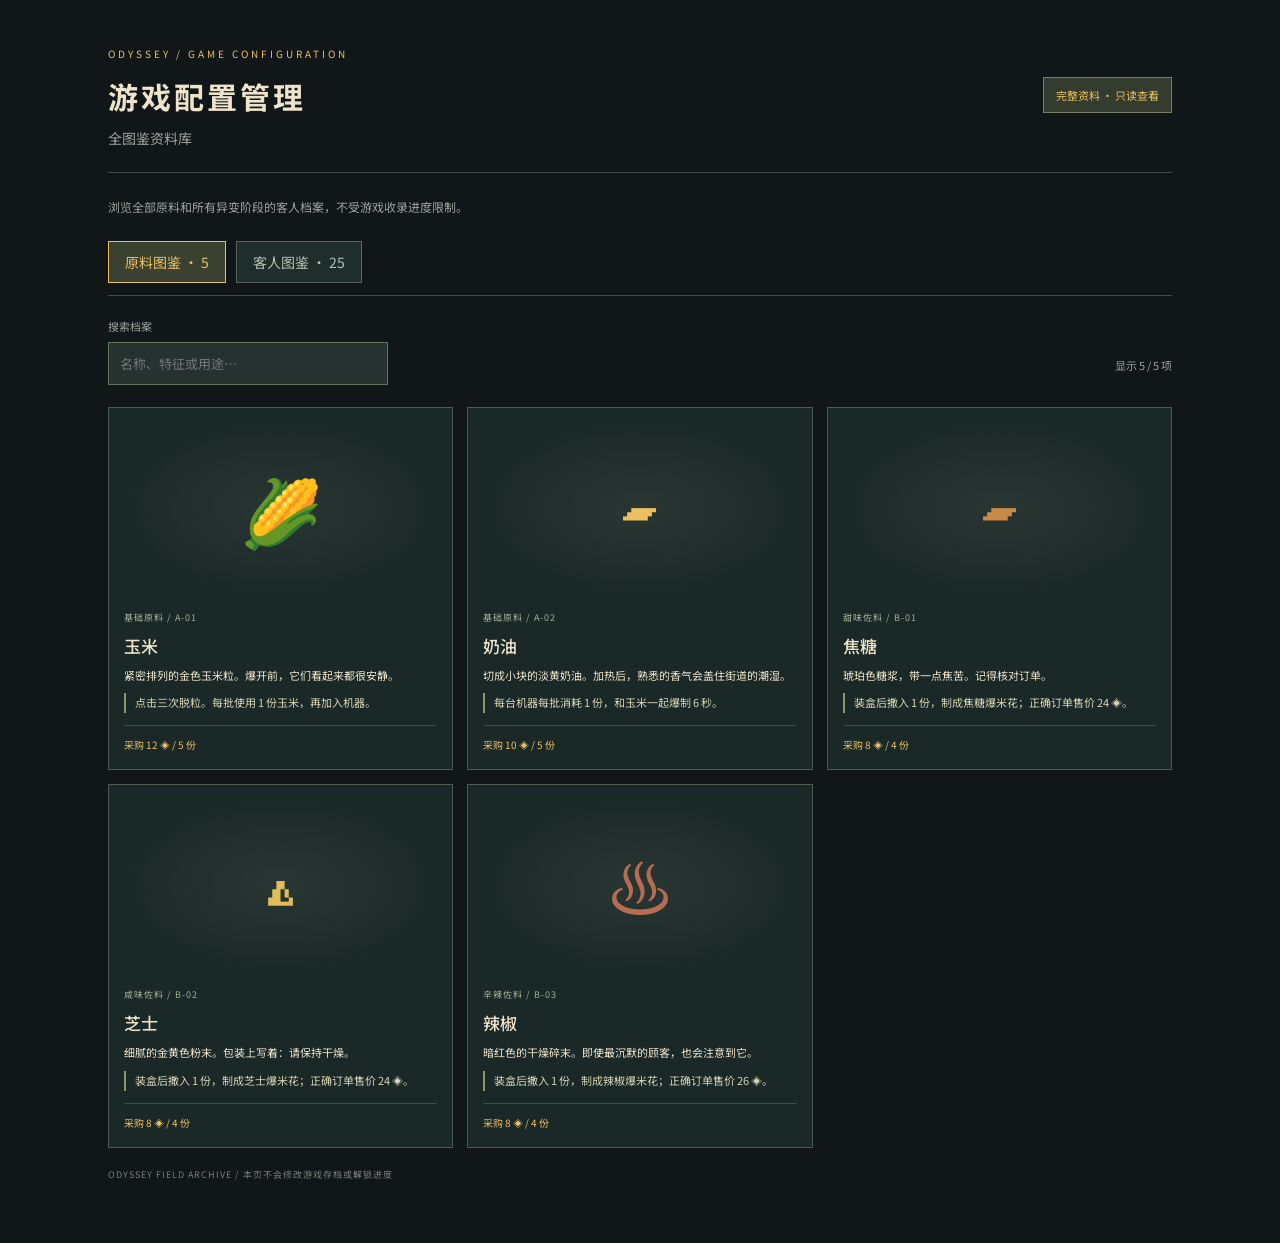
==== admin.html @ 629ffd9e "初始版本提交" ====
<!doctype html>
<html lang="zh-CN">
<head><meta charset="utf-8"><meta name="viewport" content="width=device-width,initial-scale=1"><title>游戏配置管理 · 爆米花：奥德赛</title><link rel="stylesheet" href="style.css"><link rel="stylesheet" href="admin.css"></head>
<body class="admin-page"><main class="admin-shell">
<div class="admin-title"><div><small class="eyebrow">ODYSSEY / GAME CONFIGURATION</small><h1>游戏配置管理</h1><p>全图鉴资料库</p></div><span class="admin-badge">完整资料 · 只读查看</span></div>
<div class="admin-intro">浏览全部原料和所有异变阶段的客人档案，不受游戏收录进度限制。</div>
<nav class="codex-tabs" aria-label="图鉴分类"><button id="admin-ingredients" class="selected" aria-pressed="true">原料图鉴 · 5</button><button id="admin-guests" aria-pressed="false">客人图鉴 · 25</button></nav>
<div class="admin-filters"><label>搜索档案<input id="admin-search" type="search" placeholder="名称、特征或用途…"></label><label id="stage-filter" hidden>异变阶段<select id="admin-stage"><option value="all">全部阶段</option><option value="0">0 · 普通街坊</option><option value="1">1 · 细微违和</option><option value="2">2 · 异相显露</option><option value="3">3 · 形态分岔</option><option value="4">4 · 非人来客</option></select></label><span id="admin-count" role="status"></span></div>
<div id="admin-catalog" class="encyclopedia-grid"></div>
<footer>ODYSSEY FIELD ARCHIVE / 本页不会修改游戏存档或解锁进度</footer>
</main><script src="catalog-data.js"></script><script src="characters.js"></script><script src="admin.js"></script></body></html>
---- style.css ----
@import url('https://fonts.googleapis.com/css2?family=Noto+Sans+SC:wght@400;500;700;900&display=swap');
:root{--bg:#161c1e;--panel:#252d2e;--line:#414b48;--cream:#ede4cb;--muted:#99a39b;--yellow:#edbf62;--red:#ad5344;--green:#8daa8c}*{box-sizing:border-box}body{margin:0;background:#111719;color:var(--cream);font-family:'Noto Sans SC','Microsoft YaHei',sans-serif;font-size:14px}.app{max-width:1600px;margin:auto;padding:0 32px}button{font:inherit;cursor:pointer;transition:filter .15s,transform .15s}button:hover:not(:disabled){filter:brightness(1.16);transform:translateY(-1px)}button:disabled{opacity:.35;cursor:not-allowed}header{height:100px;display:flex;align-items:center;justify-content:space-between;border-bottom:1px solid var(--line);gap:20px}.brand{display:flex;align-items:center;gap:14px}.brand-icon{font-size:44px;color:var(--yellow)}h1{font-size:24px;letter-spacing:3px;margin:0 0 5px}.brand small{font-size:9px;letter-spacing:2px;color:var(--muted)}.shift{font-size:10px;letter-spacing:2px;color:var(--muted);display:flex;align-items:center;gap:12px}.shift b{color:var(--cream);border:1px solid var(--line);padding:8px 12px}.live-dot,.status-lamp{display:inline-block;background:var(--green);width:6px;height:6px;border-radius:50%;box-shadow:0 0 10px #8daa8c55}.stats{display:flex;align-items:center;gap:22px}.stats>span{font-size:10px;color:var(--muted)}.stats b{font-family:monospace;font-size:25px;color:var(--cream);display:block}.stats .wallet{display:flex;align-items:center;gap:7px;color:var(--yellow);font-size:20px}.wallet b{color:var(--yellow)}.wallet small{font-size:10px}.icon-btn{background:none;color:var(--cream);border:1px solid var(--line);width:32px;height:32px}.customers-zone{height:302px;position:relative;overflow:hidden;background:repeating-linear-gradient(90deg,transparent 0,transparent 119px,#ffffff03 120px),linear-gradient(#202a2b,#303d3a);border:1px solid var(--line);margin-top:24px}.section-caption{display:flex;justify-content:space-between;padding:14px 18px;font-size:10px;letter-spacing:2px;color:var(--muted)}.wall-sign{position:absolute;left:28px;top:90px;width:175px;transform:rotate(-3deg);border-top:3px solid #9f9d7a;border-bottom:1px solid #9f9d7a;padding:18px 4px;color:#b2b398}.wall-sign span{font-size:21px;font-weight:900;letter-spacing:3px}.wall-sign small{display:block;font-size:7px;margin-top:8px;line-height:1.8;letter-spacing:1px}.customers{display:flex;justify-content:center;gap:36px;height:240px;padding-left:180px}.customer{width:205px;position:relative;cursor:pointer;border:0;background:none;color:var(--cream);padding:0;align-self:stretch}.order{position:relative;background:var(--cream);color:#333a34;padding:11px 13px;text-align:left;box-shadow:4px 4px #0d171733;z-index:3;border-radius:2px}.order:after{content:'';position:absolute;bottom:-8px;left:28px;border-left:8px solid transparent;border-top:9px solid var(--cream)}.order .order-top{display:flex;justify-content:space-between;font-size:9px;color:#767768;margin-bottom:5px}.order strong{font-size:17px;letter-spacing:1px}.order .price{float:right;color:#7f6537;font-size:15px}.patience{height:3px;background:#c5c5b4;margin-top:9px}.patience div{height:100%;background:#748b6b;transition:width .2s}.customer svg{height:161px;width:155px;display:block;margin:0 auto}.customer.deliverable .order{outline:2px solid var(--yellow)}.empty-customer{width:205px;border:1px dashed #ffffff12;margin:35px 0 50px;display:flex;align-items:center;justify-content:center;font-size:11px;color:#7a8780;letter-spacing:2px}.counter-front{position:absolute;bottom:0;left:0;right:0;background:#1b2526;border-top:7px solid #69756a;box-shadow:0 -5px 0 #303a32;height:35px;padding:7px 20px;display:flex;justify-content:space-between;color:#8c998c;font-size:9px;letter-spacing:2px}.workspace{display:grid;grid-template-columns:240px 1fr;gap:20px;margin-top:20px}.panel{border:1px solid var(--line);background:var(--panel)}.panel-heading{display:flex;justify-content:space-between;border-bottom:1px solid var(--line);padding:15px 18px;font-size:12px;letter-spacing:2px}.panel-heading small{font-size:8px;color:var(--muted);letter-spacing:1px}.supply{padding-bottom:14px}.muted{color:var(--muted);font-size:11px;margin:14px 18px}.supply-item{display:flex;align-items:center;gap:10px;padding:10px 17px;border-bottom:1px solid #ffffff06}.supply-icon{width:32px;height:34px;display:grid;place-items:center;font-size:22px;background:#172022;border:1px solid #454b3c}.supply-info{flex:1;font-size:12px}.supply-info small{display:block;font-size:9px;color:var(--muted);margin-top:3px}.buy{background:#343d37;color:var(--yellow);border:1px solid #61624b;font-size:10px;padding:6px 7px;min-width:59px}.delivery-note{font-size:9px;line-height:1.9;color:var(--muted);margin:12px 18px}.ledger{margin:12px 17px 0;background:#1e2727;padding:12px;font-size:10px;color:var(--muted)}.ledger>span{font-size:9px;display:block;margin-bottom:10px}.ledger>div{display:flex;justify-content:space-between;margin:6px 0}.ledger b{color:var(--cream);font-weight:500}.steps{display:flex;justify-content:center;gap:22px;padding:18px 10px;color:#8c9890;font-size:10px}.steps i{font-style:normal;color:#626d63}.steps .active{color:var(--yellow)}.stations{display:grid;grid-template-columns:1fr 1.18fr 1fr;min-height:352px;padding:0 20px}.station{text-align:center;padding:0 19px;min-width:0}.station+.station{border-left:1px dashed #4b544a}.station-label{font-size:9px;letter-spacing:2px;color:#a6aea0;text-align:left}.prep-art{height:176px;position:relative;display:grid;place-items:center}.board{position:absolute;bottom:13px;width:165px;height:53px;background:#665542;border:3px solid #89765a;transform:skewX(-12deg);box-shadow:0 8px #463c31;background-image:repeating-linear-gradient(0deg,transparent 0,transparent 8px,#00000017 9px)}.corn{position:relative;width:55px;height:120px;transform:rotate(29deg);z-index:2;margin-top:5px;filter:drop-shadow(4px 4px 0 #0003)}.kernels{position:absolute;inset:0;border-radius:50% 50% 35% 35%;background:radial-gradient(ellipse,#f0c668 49%,#a88739 55%,transparent 60%) 0 0/12px 14px;background-color:#ccaa50;border:2px solid #c2a051}.leaf{position:absolute;background:#758566;border:2px solid #4b634d;width:28px;height:85px;bottom:-4px}.leaf.left{left:-10px;border-radius:100% 0 0 20%;transform:rotate(-18deg)}.leaf.right{right:-9px;border-radius:0 100% 20% 0;transform:rotate(18deg)}h3{font-size:12px;font-weight:500;margin:10px 0 14px}.progress{height:4px;background:#161e20;margin:0 0 15px}.progress>div{height:100%;background:var(--yellow);transition:width .2s;width:0}.action{background:var(--yellow);border:1px solid #f9d78b;color:#302d23;padding:10px 8px;width:100%;font-weight:700;font-size:12px;box-shadow:0 3px #121b1b}.hint{font-size:9px;line-height:1.7;color:var(--muted);margin-top:12px}.machine{width:190px;max-width:100%;margin:13px auto 15px;filter:drop-shadow(5px 5px 0 #1117)}.machine-roof{height:30px;background:#a95442;border:3px solid #432f28;outline:1px solid #c77759;font-size:9px;font-weight:900;line-height:24px;letter-spacing:1px}.machine-roof span{color:var(--yellow)}.machine-glass{height:126px;position:relative;overflow:hidden;border:7px solid #b77c57;border-top:0;border-bottom:0;background:linear-gradient(115deg,#a9c6b21b 25%,#d8e1cc2a 26%,transparent 29%,transparent 65%,#d8e1cc12 66%,transparent 80%),#182426}.pot{position:absolute;left:23%;top:25px;width:54%;height:35px;background:linear-gradient(90deg,#646b60,#b5b79b,#626d61);border-radius:3px 3px 30px 30px;border-top:6px solid #3b4540;z-index:2}.pot:before{content:'';position:absolute;width:4px;height:27px;background:#9c9e86;top:-31px;left:50%}.machine-base{height:36px;background:#9e5040;border:3px solid #583c2e;display:flex;align-items:center;justify-content:space-around}.machine-base span{width:7px;height:7px;background:#668a6c;border-radius:50%}.machine-base b{font-size:8px;font-weight:500}.machine-base i{font-style:normal;color:#eac979}.popcorn-pile{position:absolute;bottom:0;left:0;right:0;height:0;background:radial-gradient(circle at 7px 6px,#f3dfa0 0 5px,#bfa568 6px,transparent 7px) 0 0/17px 15px;transition:height 1s;z-index:1}.machine.ready .popcorn-pile{height:53px}.machine.cooking .popcorn-pile{height:35px;animation:pop .3s infinite alternate}.machine.cooking .heat-glow{position:absolute;inset:0;box-shadow:inset 0 -20px 40px #f4b54266}.machine.cooking .pot{animation:shake .15s infinite alternate}.machine-actions{display:flex;gap:8px;margin-bottom:10px}.secondary{background:#343e39;color:var(--cream);border:1px solid #657061;padding:8px 4px;font-size:10px;flex:1}.box-scene{height:170px;position:relative;display:grid;place-items:center}.food-box{position:relative;width:95px;height:103px;margin-top:30px;filter:drop-shadow(5px 5px 0 #1115);z-index:2}.carton{position:absolute;inset:20px 0 0;clip-path:polygon(0 0,100% 0,88% 100%,12% 100%);background:repeating-linear-gradient(90deg,#d7ccb0 0,#d7ccb0 15px,#a34e40 15px,#a34e40 30px);border-top:4px solid #ece1c3;color:#f3d480;display:flex;flex-direction:column;align-items:center;justify-content:center}.carton b{background:#283331;border:2px solid #d8be78;padding:2px 10px;transform:rotate(-5deg);font-family:Georgia;font-size:20px}.carton span{color:#2a3935;font-size:16px}.box-popcorn{position:absolute;top:0;width:95px;height:44px;border-radius:60% 60% 0 0;background:radial-gradient(circle,#f5e4b2 0 6px,#c4ac70 7px,transparent 8px) 0 0/17px 16px;opacity:0}.food-box.filled .box-popcorn{opacity:1}.food-box.caramel .box-popcorn{filter:sepia(1) saturate(3)}.food-box.cheese .box-popcorn{filter:sepia(1) saturate(5)}.food-box.chili .box-popcorn{filter:sepia(1) saturate(5) hue-rotate(325deg)}.shelf-shadow{position:absolute;bottom:10px;width:140px;height:16px;border-radius:50%;background:#111a1b66}.flavors{display:grid;grid-template-columns:repeat(4,1fr);gap:5px;margin-top:15px}.flavors button{background:#1e2727;border:1px solid #526052;color:#c5ccb9;font-size:9px;padding:7px 1px}.flavors i{display:block;font-style:normal;font-size:18px;color:var(--yellow);margin-bottom:3px}.flavors button.selected{border-color:var(--yellow);background:#4b4933;color:var(--yellow)}.text-btn{background:none;border:0;color:#8a958b;font-size:9px;margin-top:12px;text-decoration:underline}.work-status{border-top:1px solid var(--line);margin-top:18px;padding:14px 18px;display:flex;align-items:center;gap:10px;font-size:10px;color:#b2bcac}footer{display:flex;align-items:center;justify-content:space-between;color:#738178;font-size:9px;letter-spacing:1px;padding:20px 0}footer b{color:var(--yellow);margin:0 10px}footer button{color:#a5afa1;background:none;border:0;font-size:10px}#save-state{color:#9aad8c;margin-left:10px}#toast{position:fixed;bottom:40px;left:50%;transform:translate(-50%,20px);opacity:0;pointer-events:none;background:var(--cream);color:#303b33;padding:12px 24px;border-left:4px solid var(--yellow);z-index:20;transition:.2s;font-size:13px}#toast.show{opacity:1;transform:translate(-50%,0)}.overlay{position:fixed;inset:0;background:#0b1216df;backdrop-filter:blur(6px);display:grid;place-items:center;z-index:10;padding:20px}.overlay.hidden{display:none}.modal{max-width:550px;width:100%;border:1px solid #858675;background:#252f2e;padding:35px;box-shadow:10px 10px 0 #080e1155}.modal .eyebrow{color:var(--yellow);font-size:10px;letter-spacing:4px}.modal h2{font-size:30px;letter-spacing:3px;margin:14px 0}.modal p{font-size:12px;color:#b1bbab;line-height:1.9}.modal ol{padding-left:20px;color:#d2d5c0;font-size:12px;line-height:2.2}.modal .action{margin-top:16px}.modal .secondary{margin-top:10px;width:100%}.modal .result-row{display:flex;justify-content:space-between;padding:12px 0;border-bottom:1px solid var(--line);color:#bbc6b3}.modal .result-row b{color:var(--yellow)}@keyframes pop{to{transform:translateY(-7px)}}@keyframes shake{to{transform:rotate(3deg)}}@media(min-width:1500px){.customers-zone{height:325px}.customers{height:263px}.customer svg{height:185px}.stations{min-height:390px}.prep-art,.box-scene{height:200px}.machine{margin-top:26px;margin-bottom:25px}.machine-glass{height:140px}}@media(max-width:1100px){.app{padding:0 16px}.shift{display:none}.workspace{grid-template-columns:195px 1fr;gap:12px}.station{padding:0 10px}.stations{padding:0 10px}.wall-sign{display:none}.customers{padding-left:0;gap:20px}.steps{gap:12px}.panel-heading{padding:14px 12px}.panel-heading small{display:none}.supply-item{padding:10px}.stats{gap:12px}}@media(max-width:760px){header{height:85px}.brand-icon{display:none}h1{font-size:17px;letter-spacing:1px}.brand small{font-size:7px;letter-spacing:0}.stats{gap:9px}.stats b{font-size:20px}.stats .wallet small{display:none}.icon-btn{width:26px}.customers{gap:10px;padding:0 10px}.customer{width:31%}.order{padding:9px}.order strong{font-size:12px}.order .price{font-size:11px}.order .order-top{font-size:8px}.customer svg{max-width:100%}.customers-zone{margin-top:14px;height:270px}.workspace{display:flex;flex-direction:column}.supply #supplies{display:flex;flex-wrap:wrap}.supply-item{width:33.33%;padding:9px 7px}.supply-icon{display:none}.supply .muted,.delivery-note,.ledger{display:none}.supply{padding-bottom:0}.stations{min-height:350px;padding:0 5px}.station{padding:0 6px}.station-label{font-size:8px;letter-spacing:0}.prep-art{height:170px}.board{width:90px}.machine{margin-top:28px}.machine-roof{font-size:6px;letter-spacing:0}.machine-glass{height:117px;border-width:4px}.machine-base b{font-size:6px}.machine-actions{gap:4px}.secondary{font-size:9px}.action{font-size:10px;padding:10px 3px}.hint{font-size:8px}.flavors{grid-template-columns:repeat(2,1fr);margin-top:10px}.flavors button{padding:4px}.flavors i{display:inline;font-size:12px;margin-right:3px}h3{font-size:10px}.box-scene{height:175px}.food-box{transform:scale(.85)}.steps{font-size:9px;gap:8px}.work-status{font-size:9px}.counter-front span:last-child{display:none}footer{font-size:8px;letter-spacing:0}footer>span:first-child{display:none}.modal{padding:25px}.empty-customer{width:31%}}

/* After-hours upgrades and production fleet */
.overlay{overflow-y:auto;place-items:safe center}.modal{max-height:calc(100dvh - 40px);overflow-y:auto}.shop-modal{max-width:780px;padding:26px 30px}.shop-modal h2{font-size:25px;margin:10px 0 16px}.daily-summary{display:flex;flex-wrap:wrap;gap:8px 20px;font-size:11px;color:var(--muted);line-height:1.8}.daily-summary b{color:var(--yellow)}.shop-balance{display:flex;align-items:center;justify-content:space-between;border-bottom:1px solid var(--line);padding:15px 0;font-size:12px}.shop-balance b{color:var(--yellow);font:24px monospace}.upgrade-grid{display:grid;grid-template-columns:repeat(2,minmax(0,1fr));gap:12px;margin:15px 0}.upgrade-card{position:relative;background:#1c2727;border:1px solid #48594f;padding:14px}.upgrade-icon{position:absolute;right:13px;top:12px;color:var(--yellow);font-size:24px}.upgrade-card h3{font-size:13px;margin:0 30px 8px 0}.upgrade-card p{font-size:11px;line-height:1.7;min-height:38px;margin:0}.upgrade-card .secondary{margin-top:9px;color:var(--yellow)}.next-night{border-left:3px solid #9c8baf;background:#383444;padding:12px 15px;display:flex;flex-direction:column;gap:6px}.next-night b{color:#d1c2e4;font-size:12px}.next-night span{font-size:10px;color:#b5b0c3}.shop-modal p.save-note{font-size:10px;margin-bottom:0}.shop-modal>.action{margin-top:12px}.machine-fleet{display:flex;gap:8px;margin:0 20px 18px;padding:0 0 12px;border-bottom:1px solid #414b48}.machine-tab{display:flex;align-items:center;gap:8px;background:#1c2829;color:var(--muted);border:1px solid #4a5951;padding:8px 12px;flex:1;min-width:0}.machine-tab b{font-size:10px;white-space:nowrap}.machine-tab small{font-size:9px;margin-left:auto;white-space:nowrap}.machine-tab.selected{border-color:var(--yellow);color:var(--yellow);background:#383d31}.machine-tab.unit-ready .mini-machine{color:#b9dc97;text-shadow:0 0 9px #b9dc9766}.mini-machine{font-size:20px}.customers{justify-content:flex-start;overflow-x:auto;overflow-y:hidden;padding-right:20px;padding-bottom:8px;scrollbar-width:thin;scrollbar-color:#81927a #24302f}.customer,.empty-customer{flex-shrink:0}.discount-delivery .order{outline:2px solid #bb7957}.discount-label{display:block;color:#9e503c;font-size:9px;margin-top:3px}.order .price{float:none;display:block;margin-top:3px}.customers-zone{height:330px}.customers{height:268px}.section-caption{letter-spacing:1px}.order{min-height:87px}.customer svg{height:153px}@media(max-width:1100px){.customers{padding-left:20px}}@media(max-width:760px){.customers-zone{height:315px}.customers{height:252px;gap:10px;padding-left:10px;padding-right:10px}.customer,.empty-customer{width:155px}.section-caption{font-size:9px;gap:12px}.section-caption>span:last-child{text-align:right;max-width:65%}.machine-fleet{margin:0 10px 12px;display:grid;grid-template-columns:repeat(2,minmax(0,1fr))}.machine-tab{padding:6px}.machine-tab small{font-size:8px}.shop-modal{padding:20px}.upgrade-card{padding:10px}.upgrade-card p{font-size:10px;min-height:51px}.upgrade-icon{font-size:18px;right:8px}.upgrade-card h3{font-size:11px;margin-right:20px}.next-night span{line-height:1.6}}@media(max-width:390px){.upgrade-grid{grid-template-columns:1fr}.upgrade-card p{min-height:0}}

/* All machines remain visible; the fleet scales down as it grows. */
.stations{grid-template-columns:minmax(120px,.8fr) minmax(260px,1.8fr) minmax(130px,.85fr)}
.machine-fleet{display:grid;grid-template-columns:repeat(2,minmax(0,1fr));gap:10px;margin:14px 0;padding:0;border:0;align-content:center;min-height:215px}.machine-fleet.fleet-count-1{grid-template-columns:minmax(0,1fr)}.machine-unit{min-width:0;border:1px solid #526052;background:#1c2728;padding:6px}.machine-unit.selected{border-color:var(--yellow);background:#343b31}.machine-select{display:block;width:100%;padding:0;background:none;border:0;color:var(--cream)}.unit-heading{display:flex;justify-content:space-between;align-items:center;font-size:10px;gap:4px}.unit-heading small{font-size:8px;color:var(--muted)}.machine-select .machine{width:170px;max-width:100%;margin:8px auto;filter:drop-shadow(2px 3px 0 #1117)}.machine-select .machine-glass{height:100px}.machine-select .machine-roof{font-size:8px;height:25px;line-height:19px}.machine-select .machine-base{height:28px}.unit-pack{width:100%;border:1px solid #8c9670;color:var(--yellow);background:#3d4737;font-size:10px;padding:6px 2px}.fleet-count-2 .machine{width:140px}.fleet-count-3 .machine,.fleet-count-4 .machine{width:110px;margin:5px auto}.fleet-count-3 .machine-glass,.fleet-count-4 .machine-glass{height:65px;border-width:4px}.fleet-count-3 .machine-roof,.fleet-count-4 .machine-roof{height:20px;line-height:14px;font-size:7px}.fleet-count-3 .machine-base,.fleet-count-4 .machine-base{height:22px}.fleet-count-3 .machine-base b,.fleet-count-4 .machine-base b{font-size:7px}.fleet-count-3 .pot,.fleet-count-4 .pot{top:16px;height:24px}.fleet-count-3 .machine.ready .popcorn-pile,.fleet-count-4 .machine.ready .popcorn-pile{height:27px}.machine-station .machine-actions{margin-top:12px}.machine-unit .machine-select:disabled{opacity:.8}.codex-launch{border:1px solid #9b9b70;background:#354138;color:var(--yellow);padding:7px 10px;font-size:11px;white-space:nowrap}#codex-overlay{z-index:15}.codex-modal{max-width:920px;width:100%}.codex-heading{display:flex;align-items:center;justify-content:space-between;gap:20px}.codex-heading h2{font-size:26px;margin:10px 0 18px}.codex-heading .secondary{width:auto;flex:none;margin:0;padding:9px 15px}.codex-tabs{display:flex;gap:10px;border-bottom:1px solid var(--line);padding-bottom:12px}.codex-tabs button{border:1px solid #56665b;background:#202d2d;color:#b6c0ae;padding:10px 16px}.codex-tabs button.selected{border-color:var(--yellow);color:var(--yellow);background:#3a4131}.codex-note{font-size:10px!important}.encyclopedia-grid{display:grid;grid-template-columns:repeat(3,minmax(0,1fr));gap:14px}.encyclopedia-entry{padding:15px;border:1px solid #4b5b50;background:#1b2828;min-width:0}.encyclopedia-entry>small{font-size:9px;color:#a4af96;letter-spacing:1px}.encyclopedia-entry h3{font-size:15px;margin:8px 0}.encyclopedia-entry p{font-size:11px;line-height:1.8;margin:8px 0}.entry-rule{color:#d4d3b3!important;border-left:2px solid #8e9568;padding-left:9px}.entry-metrics{font-size:10px;line-height:1.8;color:var(--yellow);border-top:1px solid #3e4c42;padding-top:10px;margin-top:12px}.specimen{height:130px;display:flex;align-items:center;justify-content:center;background:radial-gradient(ellipse,#66736530,transparent 75%);margin-bottom:12px;overflow:hidden}.specimen svg{height:150px;width:130px}.ingredient-entry .specimen{font-size:66px;color:var(--yellow)}.ingredient-caramel{color:#c98a47!important}.ingredient-cheese{color:#e2bc58!important}.ingredient-chili{color:#b56c50!important}.unknown-portrait{font:60px Georgia;color:#64716a;border:1px dashed #58645a;border-radius:45% 45% 20% 20%;padding:20px 34px}.entry-locked{background:#20292a;border-style:dashed}.entry-locked h3,.entry-locked p{color:#829188!important}@media(max-width:1100px){.stations{grid-template-columns:minmax(110px,.8fr) minmax(225px,1.6fr) minmax(120px,.9fr)}.station{padding:0 8px}.stats{gap:8px}}@media(max-width:760px){.stations{display:grid;grid-template-columns:1fr 1fr;gap:18px 0}.machine-station{grid-column:1/-1;grid-row:1;border-left:0!important;border-bottom:1px dashed #4b544a;padding-bottom:15px}.machine-station .station-label{text-align:center}.prep{grid-column:1;grid-row:2}.packing{grid-column:2;grid-row:2}.machine-fleet{min-height:0;margin:12px 0}.machine-fleet.fleet-count-1{max-width:220px;margin:12px auto}.fleet-count-2{max-width:380px;margin:12px auto}.fleet-count-3,.fleet-count-4{grid-template-columns:repeat(2,minmax(0,1fr));max-width:400px;margin:12px auto}.machine-station>.action,.machine-station>.machine-actions{max-width:400px;margin-left:auto;margin-right:auto}.machine-station .machine-hint{margin-bottom:0}.machine-unit{padding:7px}.unit-pack{min-height:32px}.codex-modal{padding:20px}.encyclopedia-grid{grid-template-columns:repeat(2,minmax(0,1fr));gap:10px}.encyclopedia-entry{padding:10px}.codex-tabs button{padding:8px 10px;font-size:11px}.specimen{height:110px}.codex-launch{padding:6px}.stats{gap:5px}.brand small{max-width:125px;display:block}header{gap:8px}h1{font-size:14px}.stats b{font-size:17px}.stats>span{font-size:8px}}@media(max-width:390px){.encyclopedia-grid{grid-template-columns:1fr}.codex-heading h2{font-size:22px}.stats .wallet{gap:3px}.brand small{font-size:6px}.codex-launch{font-size:10px}}

/* Preserve hit targets while timers update and while hovering. */
button:hover:not(:disabled){transform:none}.worktable-slots{display:grid;grid-template-columns:repeat(2,minmax(0,1fr));gap:5px;margin:12px 0}.table-slot{border:1px solid #536351;background:#1d2b2b;color:#bfc6b4;padding:7px 3px;font-size:9px;min-width:0;min-height:40px}.table-slot small{display:block;font-size:8px;margin-top:4px;color:var(--muted)}.table-slot.selected{border-color:var(--yellow);color:var(--yellow);background:#3a4233}.unit-pack,.table-slot,.buy,.machine-select{touch-action:manipulation}

/* Every workstation has its own complete illustration and controls. */
.stations{grid-template-columns:minmax(0,1fr) minmax(0,1.08fr) minmax(0,1fr)}.worktable-fleet{display:grid;grid-template-columns:repeat(2,minmax(0,1fr));gap:8px;margin:14px 0}.worktable-fleet.table-count-1{grid-template-columns:minmax(0,1fr)}.worktable-unit{min-width:0;padding:7px;border:1px solid #536351;background:#1b2828}.worktable-unit.selected{border-color:var(--yellow);background:#333e31}.table-select{display:block;width:100%;padding:0;border:0;background:none;color:var(--cream)}.table-select:disabled{opacity:.8}.worktable-unit .prep-art{height:110px}.worktable-unit .corn{transform:rotate(29deg) scale(.65);margin-top:-16px}.worktable-unit .board{width:90%;max-width:130px;height:35px;bottom:9px}.shelled-grains{position:absolute;bottom:12px;right:12%;color:#efc05e;font-size:20px;line-height:.55;letter-spacing:3px;transform:rotate(-8deg);z-index:3;text-shadow:1px 2px #92733c}.worktable-unit .progress{margin:9px 0}.worktable-unit .box-scene{height:113px}.worktable-unit .food-box{transform:scale(.7);margin-top:5px}.worktable-unit .shelf-shadow{max-width:90%;width:110px;bottom:8px}.box-state{display:block;font-size:10px;margin:3px 0 8px;min-height:15px}.table-flavors{display:grid;grid-template-columns:repeat(2,minmax(0,1fr));gap:4px;margin-top:7px}.table-flavors button{font-size:9px;padding:6px 1px;min-height:28px;background:#24332f;color:var(--cream);border:1px solid #59674f}.table-flavors button.selected{color:var(--yellow);border-color:var(--yellow)}.table-count-1 .prep-art{height:160px}.table-count-1 .corn{transform:rotate(29deg) scale(.95);margin-top:5px}.table-count-1 .box-scene{height:160px}.table-count-1 .food-box{transform:scale(1)}.table-count-3 .prep-art,.table-count-4 .prep-art{height:90px}.table-count-3 .corn,.table-count-4 .corn{transform:rotate(29deg) scale(.5);margin-top:-25px}.table-count-3 .box-scene,.table-count-4 .box-scene{height:90px}.table-count-3 .food-box,.table-count-4 .food-box{transform:scale(.58);margin-top:-10px}.worktable-unit .unit-heading{font-size:9px;flex-wrap:wrap}.worktable-unit .unit-heading small{font-size:8px}.worktable-unit .unit-pack{font-size:9px;min-height:30px}@media(max-width:1100px) and (min-width:761px){.station{padding:0 5px}.worktable-fleet{gap:5px}.worktable-unit{padding:5px}.worktable-unit .unit-heading small{font-size:7px}.worktable-unit .unit-pack{font-size:8px}}@media(max-width:760px){.stations{grid-template-columns:1fr 1fr}.worktable-unit{padding:5px}.worktable-fleet{gap:5px}.table-flavors button{font-size:8px}.worktable-unit .unit-heading small{display:block}.worktable-unit .prep-art{height:90px}.worktable-unit .corn{transform:rotate(29deg) scale(.5)}.worktable-unit .food-box{transform:scale(.55)}.worktable-unit .box-scene{height:90px}.table-count-1 .prep-art,.table-count-1 .box-scene{height:140px}.table-count-1 .corn{transform:rotate(29deg) scale(.85)}.table-count-1 .food-box{transform:scale(.9)}}

.security-rack{display:flex;align-items:center;gap:18px;padding:10px 20px;margin:0 18px 15px;border:1px solid #687258;background:#182526;position:sticky;top:0;z-index:5}.shotgun{display:flex;align-items:center;gap:10px;background:#394137;color:var(--cream);border:1px solid #8a9375;padding:5px 12px;flex-shrink:0}.shotgun svg{width:145px;height:40px}.shotgun span{font-size:11px}.shotgun.armed{border-color:var(--yellow);color:var(--yellow);background:#5a5031}.security-rack>span{font-size:11px;color:#b8c1ad}.security-rack.danger{border-color:#d47f60;background:#3d2d29}.customer.attacking{z-index:4}.customer.attacking .order{background:#e1ad8a;outline:3px solid #c05c46}.customer.attacking svg{animation:attack-windup .24s ease-in-out infinite alternate;filter:drop-shadow(0 0 7px #df785477)}.attack-caption{position:absolute;bottom:22px;left:0;right:0;background:#813f30;color:#ffe4b4;font-size:11px;padding:6px;pointer-events:none}.combat-alert{position:fixed;inset:0;pointer-events:none;z-index:8;display:grid;place-items:center;font-size:24px;font-weight:900;color:#f5d6b8;letter-spacing:3px}.combat-alert.stunned{background:#46281e33;box-shadow:inset 0 0 100px #902f3466;text-shadow:0 2px 6px #111}.combat-alert.shot{background:#fff2cc77}.newspaper{color:#303530;background:#dfdac5;padding:24px;border:5px double #586052;font-family:Georgia,'Microsoft YaHei',serif}.newspaper h2{font-size:42px;text-align:center;letter-spacing:12px;margin:12px 0;color:#293d37}.paper-meta{text-align:center;font-size:10px;letter-spacing:2px}.paper-rule{text-align:center;border-top:3px solid #455344;border-bottom:1px solid #455344;padding:8px;font-size:11px}.newspaper article{border-bottom:1px solid #8b917b;padding:17px 0}.newspaper article small{color:#65715c;font-size:10px}.newspaper article h3{font-size:20px;text-align:left;font-weight:900;margin:9px 0}.newspaper article p{color:#4e5b4b;font-size:13px;line-height:1.9}.newspaper article b{font-size:12px}.newspaper .paper-rumour{background:#cbcdb7;padding:13px;margin-top:15px;border:0}.newspaper .paper-footnote{font-size:10px;color:#5c6b55}.newspaper .action{background:#354a3d;color:#e9dfb9;border-color:#637355}@keyframes attack-windup{from{transform:translateY(0) rotate(-3deg) scale(1.02)}to{transform:translateY(-8px) rotate(3deg) scale(1.1)}}@media(max-width:760px){.security-rack{padding:8px;margin:0 9px 12px;gap:9px;flex-wrap:wrap}.shotgun svg{width:105px}.security-rack>span{font-size:10px}.newspaper{padding:14px;border-width:3px}.newspaper h2{font-size:30px;letter-spacing:6px}.newspaper article h3{font-size:17px}.newspaper article p{font-size:12px}.combat-alert{font-size:17px}}
.customer.attacking .patience{background:#875944}.combat-paused .customer.attacking svg{animation-play-state:paused}
.security-rack #fire-shotgun{flex:none;margin:0;min-height:36px;padding:8px 12px;white-space:nowrap}.security-rack #security-status{flex:1;min-width:140px}

#gun-pointer{position:fixed;z-index:30;pointer-events:none;width:175px;height:70px;filter:drop-shadow(2px 4px 3px #0009)}#gun-pointer[hidden]{display:none}#gun-pointer svg{position:absolute;width:165px;height:42px;left:7px;top:10px;transform:rotate(195deg)}#gun-pointer .gun-reticle{position:absolute;left:-7px;top:-13px;color:#ffe2a0;font:24px monospace;text-shadow:0 1px 3px #000}#gun-pointer small{position:absolute;top:55px;left:15px;white-space:nowrap;color:#f6dfb0;background:#1b282ae6;padding:3px 6px;font-size:9px}
---- admin.css ----
.admin-shell{max-width:1120px;margin:0 auto;padding:42px 28px}.admin-title{display:flex;align-items:center;justify-content:space-between;gap:20px;border-bottom:1px solid var(--line);padding-bottom:24px}.admin-title h1{font-size:30px;margin-top:12px}.admin-title p{margin:10px 0 0;color:var(--muted)}.eyebrow{color:var(--yellow);font-size:10px;letter-spacing:3px}.admin-badge{font-size:11px;color:var(--yellow);background:#343c2f;border:1px solid #778060;padding:9px 12px;white-space:nowrap}.admin-intro{padding:23px 0;color:var(--muted);font-size:12px;line-height:1.8}.admin-filters{display:flex;align-items:end;gap:18px;margin:22px 0}.admin-filters label{display:flex;flex-direction:column;gap:8px;color:var(--muted);font-size:11px}.admin-filters label[hidden]{display:none}.admin-filters input,.admin-filters select{font:inherit;font-size:13px;background:#25322f;border:1px solid #64735e;color:var(--cream);padding:11px;min-height:42px}.admin-filters input{width:280px}.admin-filters #admin-count{margin-left:auto;font-size:11px;color:var(--muted);padding-bottom:12px}.admin-page .specimen{height:170px}.admin-page .specimen svg{height:180px;width:155px}.admin-page .encyclopedia-entry h3{font-size:17px}.admin-empty{grid-column:1/-1;padding:60px 20px;text-align:center;color:var(--muted);border:1px dashed var(--line)}@media(max-width:650px){.admin-shell{padding:24px 16px}.admin-title{align-items:start}.admin-title h1{font-size:23px}.admin-badge{font-size:9px;padding:6px}.admin-filters{flex-wrap:wrap;gap:12px}.admin-filters input{width:100%}.admin-filters label{flex:1;min-width:130px}.admin-filters #admin-count{flex-basis:100%;padding:0}.admin-title .eyebrow{font-size:8px;letter-spacing:1px}}
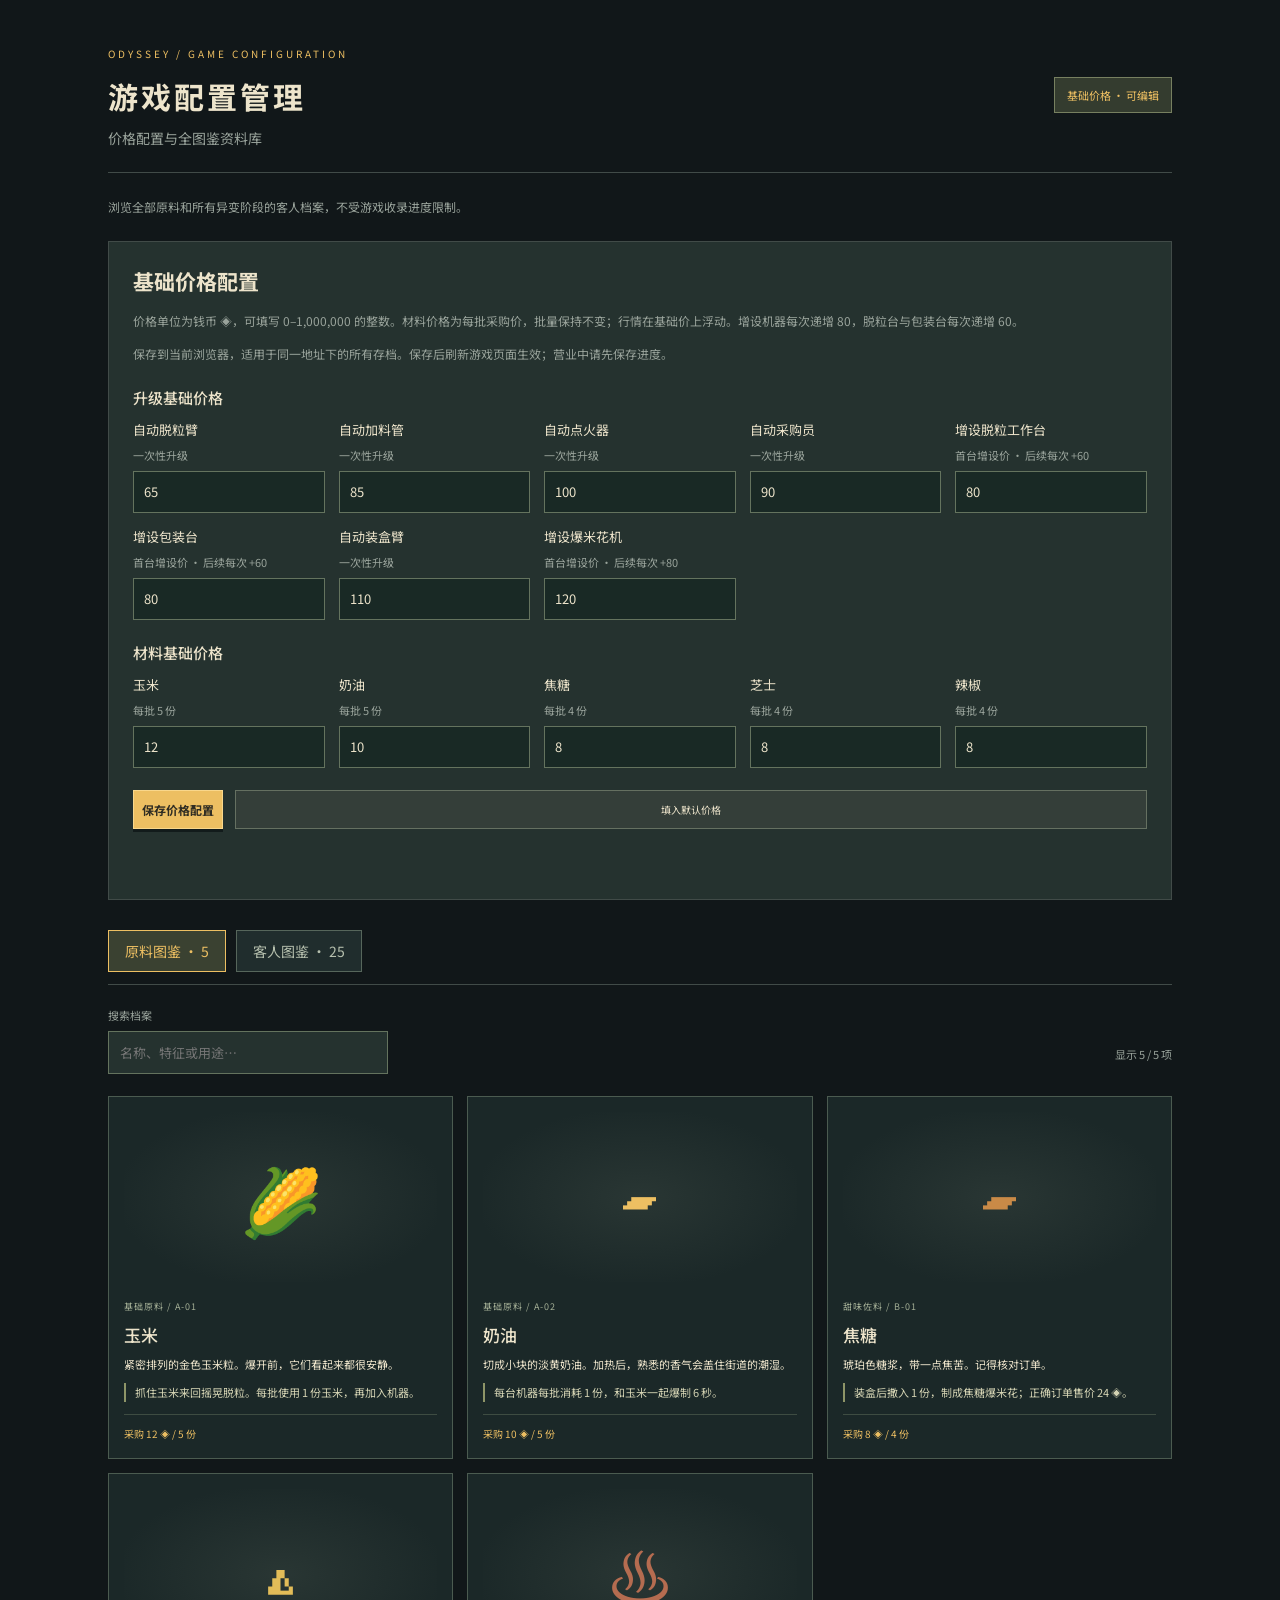
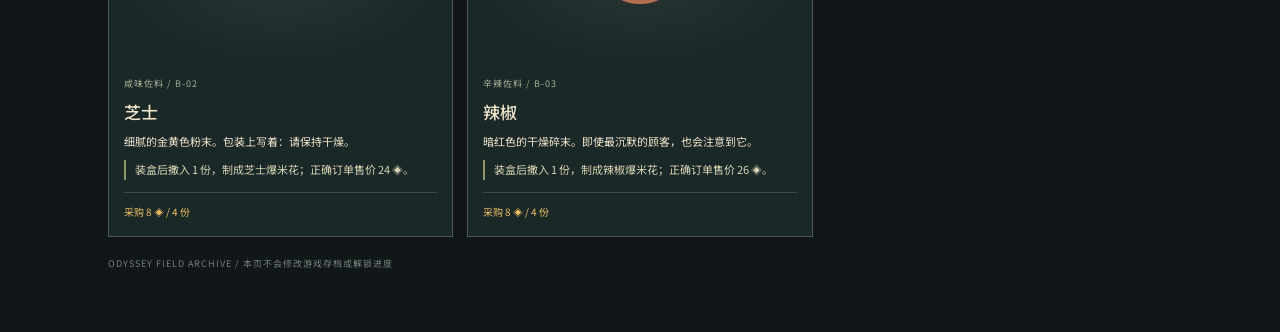
==== commit 52a7cf31: "优化了手感 增加了配置页 添加了新手教程" ====
--- a/admin.html
+++ b/admin.html
@@ -2,8 +2,15 @@
 <html lang="zh-CN">
 <head><meta charset="utf-8"><meta name="viewport" content="width=device-width,initial-scale=1"><title>游戏配置管理 · 爆米花：奥德赛</title><link rel="stylesheet" href="style.css"><link rel="stylesheet" href="admin.css"></head>
 <body class="admin-page"><main class="admin-shell">
-<div class="admin-title"><div><small class="eyebrow">ODYSSEY / GAME CONFIGURATION</small><h1>游戏配置管理</h1><p>全图鉴资料库</p></div><span class="admin-badge">完整资料 · 只读查看</span></div>
+<div class="admin-title"><div><small class="eyebrow">ODYSSEY / GAME CONFIGURATION</small><h1>游戏配置管理</h1><p>价格配置与全图鉴资料库</p></div><span class="admin-badge">基础价格 · 可编辑</span></div>
 <div class="admin-intro">浏览全部原料和所有异变阶段的客人档案，不受游戏收录进度限制。</div>
+<section class="price-settings" aria-labelledby="price-heading">
+<h2 id="price-heading">基础价格配置</h2>
+<p>价格单位为钱币 ◈，可填写 0–1,000,000 的整数。材料价格为每批采购价，批量保持不变；行情在基础价上浮动。增设机器每次递增 80，脱粒台与包装台每次递增 60。</p>
+<p>保存到当前浏览器，适用于同一地址下的所有存档。保存后刷新游戏页面生效；营业中请先保存进度。</p>
+<form id="price-form"><h3>升级基础价格</h3><div id="upgrade-prices" class="price-grid"></div><h3>材料基础价格</h3><div id="material-prices" class="price-grid"></div>
+<div class="price-actions"><button type="submit" class="action">保存价格配置</button><button type="button" id="reset-prices" class="secondary">填入默认价格</button></div>
+<p id="price-status" role="status" aria-live="polite"></p></form></section>
 <nav class="codex-tabs" aria-label="图鉴分类"><button id="admin-ingredients" class="selected" aria-pressed="true">原料图鉴 · 5</button><button id="admin-guests" aria-pressed="false">客人图鉴 · 25</button></nav>
 <div class="admin-filters"><label>搜索档案<input id="admin-search" type="search" placeholder="名称、特征或用途…"></label><label id="stage-filter" hidden>异变阶段<select id="admin-stage"><option value="all">全部阶段</option><option value="0">0 · 普通街坊</option><option value="1">1 · 细微违和</option><option value="2">2 · 异相显露</option><option value="3">3 · 形态分岔</option><option value="4">4 · 非人来客</option></select></label><span id="admin-count" role="status"></span></div>
 <div id="admin-catalog" class="encyclopedia-grid"></div>
--- a/style.css
+++ b/style.css
@@ -14,8 +14,110 @@
 /* Every workstation has its own complete illustration and controls. */
 .stations{grid-template-columns:minmax(0,1fr) minmax(0,1.08fr) minmax(0,1fr)}.worktable-fleet{display:grid;grid-template-columns:repeat(2,minmax(0,1fr));gap:8px;margin:14px 0}.worktable-fleet.table-count-1{grid-template-columns:minmax(0,1fr)}.worktable-unit{min-width:0;padding:7px;border:1px solid #536351;background:#1b2828}.worktable-unit.selected{border-color:var(--yellow);background:#333e31}.table-select{display:block;width:100%;padding:0;border:0;background:none;color:var(--cream)}.table-select:disabled{opacity:.8}.worktable-unit .prep-art{height:110px}.worktable-unit .corn{transform:rotate(29deg) scale(.65);margin-top:-16px}.worktable-unit .board{width:90%;max-width:130px;height:35px;bottom:9px}.shelled-grains{position:absolute;bottom:12px;right:12%;color:#efc05e;font-size:20px;line-height:.55;letter-spacing:3px;transform:rotate(-8deg);z-index:3;text-shadow:1px 2px #92733c}.worktable-unit .progress{margin:9px 0}.worktable-unit .box-scene{height:113px}.worktable-unit .food-box{transform:scale(.7);margin-top:5px}.worktable-unit .shelf-shadow{max-width:90%;width:110px;bottom:8px}.box-state{display:block;font-size:10px;margin:3px 0 8px;min-height:15px}.table-flavors{display:grid;grid-template-columns:repeat(2,minmax(0,1fr));gap:4px;margin-top:7px}.table-flavors button{font-size:9px;padding:6px 1px;min-height:28px;background:#24332f;color:var(--cream);border:1px solid #59674f}.table-flavors button.selected{color:var(--yellow);border-color:var(--yellow)}.table-count-1 .prep-art{height:160px}.table-count-1 .corn{transform:rotate(29deg) scale(.95);margin-top:5px}.table-count-1 .box-scene{height:160px}.table-count-1 .food-box{transform:scale(1)}.table-count-3 .prep-art,.table-count-4 .prep-art{height:90px}.table-count-3 .corn,.table-count-4 .corn{transform:rotate(29deg) scale(.5);margin-top:-25px}.table-count-3 .box-scene,.table-count-4 .box-scene{height:90px}.table-count-3 .food-box,.table-count-4 .food-box{transform:scale(.58);margin-top:-10px}.worktable-unit .unit-heading{font-size:9px;flex-wrap:wrap}.worktable-unit .unit-heading small{font-size:8px}.worktable-unit .unit-pack{font-size:9px;min-height:30px}@media(max-width:1100px) and (min-width:761px){.station{padding:0 5px}.worktable-fleet{gap:5px}.worktable-unit{padding:5px}.worktable-unit .unit-heading small{font-size:7px}.worktable-unit .unit-pack{font-size:8px}}@media(max-width:760px){.stations{grid-template-columns:1fr 1fr}.worktable-unit{padding:5px}.worktable-fleet{gap:5px}.table-flavors button{font-size:8px}.worktable-unit .unit-heading small{display:block}.worktable-unit .prep-art{height:90px}.worktable-unit .corn{transform:rotate(29deg) scale(.5)}.worktable-unit .food-box{transform:scale(.55)}.worktable-unit .box-scene{height:90px}.table-count-1 .prep-art,.table-count-1 .box-scene{height:140px}.table-count-1 .corn{transform:rotate(29deg) scale(.85)}.table-count-1 .food-box{transform:scale(.9)}}
 
-.security-rack{display:flex;align-items:center;gap:18px;padding:10px 20px;margin:0 18px 15px;border:1px solid #687258;background:#182526;position:sticky;top:0;z-index:5}.shotgun{display:flex;align-items:center;gap:10px;background:#394137;color:var(--cream);border:1px solid #8a9375;padding:5px 12px;flex-shrink:0}.shotgun svg{width:145px;height:40px}.shotgun span{font-size:11px}.shotgun.armed{border-color:var(--yellow);color:var(--yellow);background:#5a5031}.security-rack>span{font-size:11px;color:#b8c1ad}.security-rack.danger{border-color:#d47f60;background:#3d2d29}.customer.attacking{z-index:4}.customer.attacking .order{background:#e1ad8a;outline:3px solid #c05c46}.customer.attacking svg{animation:attack-windup .24s ease-in-out infinite alternate;filter:drop-shadow(0 0 7px #df785477)}.attack-caption{position:absolute;bottom:22px;left:0;right:0;background:#813f30;color:#ffe4b4;font-size:11px;padding:6px;pointer-events:none}.combat-alert{position:fixed;inset:0;pointer-events:none;z-index:8;display:grid;place-items:center;font-size:24px;font-weight:900;color:#f5d6b8;letter-spacing:3px}.combat-alert.stunned{background:#46281e33;box-shadow:inset 0 0 100px #902f3466;text-shadow:0 2px 6px #111}.combat-alert.shot{background:#fff2cc77}.newspaper{color:#303530;background:#dfdac5;padding:24px;border:5px double #586052;font-family:Georgia,'Microsoft YaHei',serif}.newspaper h2{font-size:42px;text-align:center;letter-spacing:12px;margin:12px 0;color:#293d37}.paper-meta{text-align:center;font-size:10px;letter-spacing:2px}.paper-rule{text-align:center;border-top:3px solid #455344;border-bottom:1px solid #455344;padding:8px;font-size:11px}.newspaper article{border-bottom:1px solid #8b917b;padding:17px 0}.newspaper article small{color:#65715c;font-size:10px}.newspaper article h3{font-size:20px;text-align:left;font-weight:900;margin:9px 0}.newspaper article p{color:#4e5b4b;font-size:13px;line-height:1.9}.newspaper article b{font-size:12px}.newspaper .paper-rumour{background:#cbcdb7;padding:13px;margin-top:15px;border:0}.newspaper .paper-footnote{font-size:10px;color:#5c6b55}.newspaper .action{background:#354a3d;color:#e9dfb9;border-color:#637355}@keyframes attack-windup{from{transform:translateY(0) rotate(-3deg) scale(1.02)}to{transform:translateY(-8px) rotate(3deg) scale(1.1)}}@media(max-width:760px){.security-rack{padding:8px;margin:0 9px 12px;gap:9px;flex-wrap:wrap}.shotgun svg{width:105px}.security-rack>span{font-size:10px}.newspaper{padding:14px;border-width:3px}.newspaper h2{font-size:30px;letter-spacing:6px}.newspaper article h3{font-size:17px}.newspaper article p{font-size:12px}.combat-alert{font-size:17px}}
+.security-rack{display:flex;align-items:center;gap:18px;padding:10px 20px;margin:0 18px 15px;border:1px solid #687258;background:#182526;position:sticky;top:0;z-index:5}.shotgun{display:flex;align-items:center;gap:10px;background:#394137;color:var(--cream);border:1px solid #8a9375;padding:5px 12px;flex-shrink:0}.shotgun .gun-texture{width:145px;height:40px}.shotgun span{font-size:11px}.shotgun.armed{border-color:var(--yellow);color:var(--yellow);background:#5a5031}.security-rack>span{font-size:11px;color:#b8c1ad}.security-rack.danger{border-color:#d47f60;background:#3d2d29}.customer.attacking{z-index:4}.customer.attacking .order{background:#e1ad8a;outline:3px solid #c05c46}.customer.attacking svg{animation:attack-windup .24s ease-in-out infinite alternate;filter:drop-shadow(0 0 7px #df785477)}.attack-caption{position:absolute;bottom:22px;left:0;right:0;background:#813f30;color:#ffe4b4;font-size:11px;padding:6px;pointer-events:none}.combat-alert{position:fixed;inset:0;pointer-events:none;z-index:8;display:grid;place-items:center;font-size:24px;font-weight:900;color:#f5d6b8;letter-spacing:3px}.combat-alert.stunned{background:#46281e33;box-shadow:inset 0 0 100px #902f3466;text-shadow:0 2px 6px #111}.combat-alert.shot{background:#fff2cc77}.newspaper{color:#303530;background:#dfdac5;padding:24px;border:5px double #586052;font-family:Georgia,'Microsoft YaHei',serif}.newspaper h2{font-size:42px;text-align:center;letter-spacing:12px;margin:12px 0;color:#293d37}.paper-meta{text-align:center;font-size:10px;letter-spacing:2px}.paper-rule{text-align:center;border-top:3px solid #455344;border-bottom:1px solid #455344;padding:8px;font-size:11px}.newspaper article{border-bottom:1px solid #8b917b;padding:17px 0}.newspaper article small{color:#65715c;font-size:10px}.newspaper article h3{font-size:20px;text-align:left;font-weight:900;margin:9px 0}.newspaper article p{color:#4e5b4b;font-size:13px;line-height:1.9}.newspaper article b{font-size:12px}.newspaper .paper-rumour{background:#cbcdb7;padding:13px;margin-top:15px;border:0}.newspaper .paper-footnote{font-size:10px;color:#5c6b55}.newspaper .action{background:#354a3d;color:#e9dfb9;border-color:#637355}@keyframes attack-windup{from{transform:translateY(0) rotate(-3deg) scale(1.02)}to{transform:translateY(-8px) rotate(3deg) scale(1.1)}}@media(max-width:760px){.security-rack{padding:8px;margin:0 9px 12px;gap:9px;flex-wrap:wrap}.shotgun .gun-texture{width:105px}.security-rack>span{font-size:10px}.newspaper{padding:14px;border-width:3px}.newspaper h2{font-size:30px;letter-spacing:6px}.newspaper article h3{font-size:17px}.newspaper article p{font-size:12px}.combat-alert{font-size:17px}}
 .customer.attacking .patience{background:#875944}.combat-paused .customer.attacking svg{animation-play-state:paused}
 .security-rack #fire-shotgun{flex:none;margin:0;min-height:36px;padding:8px 12px;white-space:nowrap}.security-rack #security-status{flex:1;min-width:140px}
 
-#gun-pointer{position:fixed;z-index:30;pointer-events:none;width:175px;height:70px;filter:drop-shadow(2px 4px 3px #0009)}#gun-pointer[hidden]{display:none}#gun-pointer svg{position:absolute;width:165px;height:42px;left:7px;top:10px;transform:rotate(195deg)}#gun-pointer .gun-reticle{position:absolute;left:-7px;top:-13px;color:#ffe2a0;font:24px monospace;text-shadow:0 1px 3px #000}#gun-pointer small{position:absolute;top:55px;left:15px;white-space:nowrap;color:#f6dfb0;background:#1b282ae6;padding:3px 6px;font-size:9px}
+#gun-pointer{position:fixed;z-index:30;pointer-events:none;width:175px;height:70px;filter:drop-shadow(2px 4px 3px #0009)}#gun-pointer[hidden]{display:none}#gun-pointer .gun-texture{position:absolute;width:165px;height:42px;left:-175px;top:-20px;transform:none}#gun-pointer .gun-reticle{position:absolute;left:-7px;top:-13px;color:#ffe2a0;font:24px monospace;text-shadow:0 1px 3px #000}#gun-pointer small{position:absolute;top:30px;left:-165px;white-space:nowrap;color:#f6dfb0;background:#1b282ae6;padding:3px 6px;font-size:9px}
+/* Physical production: the only clickable production controls are machine hardware. */
+#shell,#load,#butter,#cook,#pack,#discard,.packing>.flavors,.machine-actions{display:none!important}
+.physical-object{position:relative;cursor:grab;touch-action:none;user-select:none;text-align:center;color:var(--cream)}
+.physical-object:active{cursor:grabbing}.physical-object>small{display:block;font-size:10px;line-height:1.6;color:#dccb9e}.physical-object:hover{filter:brightness(1.15)}
+.prep-art>.physical-object{height:100%;z-index:4}.prep-art>.physical-object>small{position:absolute;bottom:0;width:100%;background:#192727dd}.grain-bowl{position:relative;top:30px;margin:auto;width:95px;height:72px;background:linear-gradient(#d7b660 0 35%,#798b85 36%,#344d4b);border:3px solid #a6b5a0;border-radius:15% 15% 45% 45%;color:#f5d475;font:bold 25px/17px Georgia;padding-top:8px;box-shadow:0 8px 12px #0004}
+.machine-glass{position:relative;overflow:visible}.glass-door{position:absolute;inset:0;z-index:4;width:100%;background:linear-gradient(115deg,#c1e0d71c,#bfd9d705);border:3px solid #89917a;transform-origin:left;transition:transform .2s;background-color:#111b211f}.glass-door span{position:absolute;right:3px;top:40%;padding:10px 4px;background:#b7ab80;color:#273a37;box-shadow:2px 2px 2px #0008}.door-open .glass-door{transform:perspective(300px) rotateY(-72deg);background:#8ea09942}.ingredient-status{position:absolute;top:10px;left:7px;color:#f4d580;font-size:10px;z-index:2;pointer-events:none}.machine-base{display:flex;align-items:center;justify-content:space-between;gap:4px}.machine-base b{font-size:9px}.power-switch{border-radius:50%;background:#819361;border:2px solid #bac795;color:#172a23;width:32px;height:32px;font-size:21px;flex-shrink:0}.power-switch:disabled{opacity:.4}
+.tool-shelf{display:flex;align-items:flex-end;justify-content:center;flex-wrap:wrap;gap:20px;padding:25px 18px 16px;margin:16px 18px;border:1px solid #657056;background:linear-gradient(#253530,#172928);position:relative;box-shadow:inset 0 -8px #111c1d}.tool-caption{position:absolute;left:12px;top:6px;color:#a5b39a;font-size:9px;letter-spacing:2px}.tool-shelf>.physical-object{width:100px}.jar-art{position:relative;margin:12px auto 5px;width:62px;height:76px;border:2px solid #a89970;border-radius:7px 7px 13px 13px;background:linear-gradient(90deg,#463421,#a57037 45%,#654321);box-shadow:3px 5px 6px #0005;padding-top:20px}.jar-art i{position:absolute;left:-4px;right:-4px;top:-9px;height:15px;border-radius:4px;background:repeating-linear-gradient(90deg,#929784 0 3px,#5c6655 3px 6px);border:1px solid #a9b193}.jar-art b{display:block;font-size:12px;color:#263731;background:#d4c9a4;padding:5px 0}.jar-art span{font-size:10px;color:#ffe8b9}.jar-butter{background:linear-gradient(90deg,#a29153,#ecdda0,#9d8c50)}.jar-cheese{background:linear-gradient(90deg,#997c36,#dcb658,#9a712b)}.jar-chili{background:linear-gradient(90deg,#63352b,#b26144,#71362b)}.scoop-art{width:68px;height:52px;background:linear-gradient(120deg,#bfcbc2,#708582);border:3px solid #a6b5ac;border-radius:5px 5px 45% 45%;position:relative;margin:15px auto 40px;color:#ffdd9b;font-size:22px;text-shadow:1px 2px #9b783a}.scoop-art:after{content:'';position:absolute;top:43px;left:24px;width:14px;height:39px;border:2px solid #b5bdb0;background:#74563b;border-radius:0 0 5px 5px}.waste-bin{border:2px dashed #798074;padding:12px 8px;color:#a0aa99;font-size:30px;text-align:center;min-height:90px}.waste-bin small{display:block;font-size:9px}.drop-highlight{outline:3px solid #f2d17a!important;box-shadow:0 0 22px #f0c77255!important}
+.object-ghost{position:fixed;z-index:40;pointer-events:none;transform:translate(-50%,-50%) rotate(-12deg);width:120px;filter:drop-shadow(5px 10px 5px #0009);text-align:center}.object-ghost[hidden]{display:none}.object-ghost>small{display:none}.object-ghost.cob{height:140px}.object-ghost .corn{transform:rotate(29deg) scale(.8)}.object-ghost .food-box{transform:scale(.75)}.object-ghost .box-scene{height:140px}.object-ghost .grain-bowl{top:0}.object-ghost.jar{transform:translate(-50%,-50%) rotate(-35deg)}
+@media(max-width:760px){.tool-shelf{gap:12px;margin:12px 8px}.tool-shelf>.physical-object{width:80px}.physical-object>small{font-size:9px}.grain-bowl{width:70px;height:60px;top:15px}.glass-door span{padding:12px 5px}.physical-object.box{min-height:110px}}
+.scoop-reserved .popcorn-pile{opacity:0!important}.physical-object.box .box-popcorn{pointer-events:none}.physical-object.box .box-scene{pointer-events:none}
+#scoop-pointer{position:fixed;z-index:35;pointer-events:none;width:100px;transform:translate(-32px,-28px) rotate(-18deg);filter:drop-shadow(4px 6px 4px #0009)}#scoop-pointer[hidden]{display:none}#scoop-pointer small{display:block;white-space:nowrap;font-size:10px;background:#172828eb;color:#f7ddb3;padding:5px;transform:rotate(18deg)}#scoop-pointer .scoop-art{margin:0 auto 42px}.save-create{display:flex;gap:12px;align-items:center;margin:18px 0}.save-create .secondary{width:auto;margin:0;white-space:nowrap}.save-create input,#rename-value{min-width:0;flex:1;padding:12px;background:#172828;color:var(--cream);border:1px solid #71806c;font:inherit}.save-list{display:grid;gap:10px;max-height:45vh;overflow:auto}.save-card{display:flex;justify-content:space-between;gap:14px;padding:16px;border:1px solid #5b6a54;background:#1b2b29}.save-card p{margin:7px 0!important;font-size:11px!important}.save-current{color:var(--yellow);border:1px solid #8d9064;padding:2px 5px;font-size:10px;margin-left:10px}.save-actions{display:flex;align-items:center;gap:7px}.save-actions button{padding:8px;background:#354637;border:1px solid #7c8764;color:var(--cream)}@media(max-width:600px){.save-card{flex-direction:column}.save-create{flex-wrap:wrap}.save-create input{width:100%}.save-actions button{flex:1}}
+/* Tactile workstation: stable doors, visible ingredients and unpackable stock. */
+.collecting-prep{isolation:isolate;min-height:205px!important}
+.collecting-prep>.cob{height:125px;max-width:100%;z-index:2}
+.collecting-prep>.cob>small{bottom:10px;font-size:9px}
+.collecting-prep .corn{margin-top:-12px;transform:rotate(29deg) scale(.65)}
+.collecting-prep .board{bottom:65px;width:96%;height:52px;max-width:none}
+.grain-tray{position:absolute;bottom:0;left:0;right:0;z-index:3;text-align:center}
+.grain-tray .grain-bowl{top:0;width:74px;height:40px;padding:0 7px;font-size:22px;line-height:16px;border-radius:4px 4px 18px 18px;background:linear-gradient(#314744 0 30%,#82968b 32%,#344d4b);overflow:hidden}
+.grain-tray small{font-size:9px;color:#dccb9e}
+.loose-kernel{position:absolute;left:var(--gx);bottom:calc(65px + var(--gy));width:30px;height:30px;padding:6px;border:0;background:transparent;z-index:5;touch-action:manipulation;animation:kernel-fall .45s cubic-bezier(.25,.65,.4,1.2) both}
+.loose-kernel i{display:block;width:13px;height:17px;border-radius:45% 45% 35% 35%;background:linear-gradient(120deg,#ffe99b,#d8a032);box-shadow:2px 3px 2px #0006;transform:rotate(var(--r))}
+.loose-kernel:hover i{filter:brightness(1.3);scale:1.2}.loose-kernel:active{scale:.85}
+@keyframes kernel-fall{from{translate:0 -75px;opacity:0}70%{translate:0 3px;opacity:1}to{translate:0 0}}
+.machine-unit{position:relative;overflow:hidden;overflow:clip}.machine{overflow:visible}.machine-glass{perspective:600px}
+.glass-door{transition:transform .48s cubic-bezier(.2,.7,.2,1);backface-visibility:visible;transform-style:preserve-3d}
+.door-open .glass-door{transform:rotateY(-155deg);background:#9eb9ab28}
+.door-open{z-index:2}.glass-door span{backface-visibility:visible}.glass-door:focus-visible,.shotgun:focus-visible{outline:2px solid #f5d989;outline-offset:4px}
+.machine-ingredients{position:absolute;inset:0;overflow:hidden;pointer-events:none;z-index:3}
+.pot-kernel{position:absolute;left:var(--x);bottom:39%;width:7px;height:9px;border-radius:45%;background:#eac166;box-shadow:1px 2px #9a682a;transition:background .4s}
+.butter-piece{position:absolute;left:51%;bottom:41%;width:24px;height:14px;border-radius:3px;background:linear-gradient(135deg,#fff1b8,#e9c86c);box-shadow:3px 3px #ac8c43;transform:rotate(-12deg)}
+.pour-grains .pot-kernel{animation:ingredient-pour .7s var(--delay) backwards}
+.pour-butter .butter-piece{animation:butter-pour .8s both}
+.popping .pot-kernel{background:#fff0bb;width:11px;height:11px;border-radius:40%;box-shadow:3px 0 #fff0bb,-2px -3px #f1d697;animation:kernel-pop .7s var(--delay) infinite}
+.popping .butter-piece{animation:butter-melt 1.5s forwards}.finished .pot-kernel,.finished .butter-piece{visibility:hidden}
+.steam{position:absolute;top:0;left:24%;color:#ece5c277;font-size:25px;letter-spacing:5px;opacity:0}
+.popping .steam{animation:steam-rise 1.6s infinite}
+@keyframes ingredient-pour{from{transform:translate(-22px,-110px) rotate(-150deg)}70%{transform:translate(0,4px) rotate(20deg)}to{transform:translate(0,0)}}
+@keyframes butter-pour{from{transform:translate(28px,-100px) rotate(100deg)}75%{transform:translate(0,3px) rotate(-12deg)}to{transform:rotate(-12deg)}}
+@keyframes butter-melt{to{transform:scale(2,.15);opacity:0}}
+@keyframes kernel-pop{0%,100%{transform:translateY(0) scale(.65)}48%{transform:translateY(calc(-1 * var(--jump))) rotate(155deg) scale(1.1)}}
+@keyframes steam-rise{from{translate:0 25px;opacity:0}50%{opacity:.6}to{translate:0 -15px;opacity:0}}
+.delivery-crates{display:flex;flex-direction:column-reverse;align-items:center;gap:0;padding:22px 10px 10px;min-height:35px}
+.delivery-crates:empty{display:none}.delivery-crate{position:relative;width:148px;height:85px;flex:none;filter:drop-shadow(4px 6px 3px #0005);animation:crate-arrive .4s ease-out}
+.delivery-crate:nth-child(even){translate:9px 0;rotate:2deg}.crate-lid{position:absolute;inset:0 0 22px;border:2px solid #b69c6c;background:linear-gradient(90deg,#8d6b45 43%,#c6af7d 44% 55%,#8d6b45 56%);color:#f5e3b8;z-index:2;transform-origin:top;transition:transform .35s}
+.crate-lid span{background:#534631dd;padding:3px 8px;font-size:12px}.crate-lid small{display:block;margin-top:8px;font-size:9px}.crate-front{position:absolute;bottom:0;left:0;right:0;height:26px;border:2px solid #b69c6c;background:#785938;color:#e5c996;padding:3px 9px;font-size:10px;z-index:3}.crate-front span{float:right}
+.opened{height:115px;margin-top:24px}.opened .crate-lid{transform:perspective(300px) rotateX(145deg);height:38px;opacity:1}.opened .crate-lid small{visibility:hidden}.crate-contents{position:absolute;inset:0 2px 20px;background:#403326;border:5px solid #8d6b45}.crate-goods{width:100%;height:100%;background:none;border:0;color:#f4d280;font-size:32px;animation:goods-rise .35s ease-out}.crate-goods small{display:block;font-size:10px;color:#efdfba}.crate-goods:hover{filter:brightness(1.2)}
+@keyframes crate-arrive{from{transform:translateX(-35px);opacity:0}to{transform:translateX(0);opacity:1}}@keyframes goods-rise{from{transform:translateY(12px);opacity:0}to{transform:translateY(0);opacity:1}}
+.security-rack,.security-rack.danger{position:relative;top:auto;border:0;background:none;box-shadow:none;padding:0 24px;margin:0 18px 8px;min-height:58px;z-index:3}
+.shotgun,.shotgun.armed{border:0;background:none;padding:0 8px;box-shadow:none;transform:rotate(-5deg);filter:drop-shadow(4px 7px 3px #0008);transition:transform .22s,opacity .2s}
+.gun-texture{object-fit:contain;user-select:none}.shotgun .gun-texture{width:190px;height:52px}.shotgun:hover{transform:translateY(-4px) rotate(-2deg)}.shotgun.armed{opacity:.18;transform:translateY(-8px) rotate(-12deg)}.shotgun.reloading{animation:gun-settle .35s ease-out}.shotgun:disabled{opacity:.5}
+@keyframes gun-settle{from{transform:translateY(-15px) rotate(-14deg)}to{transform:rotate(-5deg)}}
+@media(max-width:760px){.delivery-crates{flex-direction:row;flex-wrap:wrap;justify-content:flex-start;align-items:flex-end;gap:8px}.delivery-crate{width:130px}.delivery-crate:nth-child(even){translate:0 0}.security-rack{padding:0 12px;margin:0 8px}.shotgun .gun-texture{width:160px}}
+@media(prefers-reduced-motion:reduce){.loose-kernel,.pot-kernel,.butter-piece,.steam,.delivery-crate,.crate-goods,.shotgun{animation-duration:.01ms!important;animation-iteration-count:1!important}.glass-door,.crate-lid{transition-duration:.01ms}}
+
+.prep-art>.grain-tray.physical-object{height:auto;z-index:3}
+.prep-art>.grain-tray.physical-object>small{position:static;background:none}
+.door-open .glass-door{pointer-events:none}.door-open .glass-door span{pointer-events:auto}
+.machine.cooking .popcorn-pile{height:var(--batch-height);transition:height .2s linear}
+.collection-flight{position:fixed;z-index:50;pointer-events:none;color:#f6d67c;font:bold 25px Georgia;text-shadow:1px 2px #95662c}
+/* Independent SVG food bodies; positions come from the collision simulation. */
+.collecting-prep .corn{width:58px;height:112px;background:none;margin:0 auto;transform:rotate(22deg) scale(.85)}
+.corn>svg{display:block;width:100%;height:100%}.collecting-prep>.cob{height:110px}
+.collecting-prep .board{height:91px;bottom:66px;transform:skewX(-5deg);border-radius:5px}
+.prep-food-field{position:absolute;left:6%;right:6%;bottom:72px;height:80px;z-index:5;pointer-events:none}
+.machine-food-field{position:absolute;inset:0;overflow:hidden;pointer-events:none}
+.machine-food-field[hidden]{display:none}
+.food-body{position:absolute;display:block;padding:0;margin:0;border:0;background:none;box-shadow:none;translate:-50% -50%;rotate:var(--food-angle);transform:none!important;transition:none;animation:none;line-height:0;pointer-events:none}
+button.food-body{cursor:pointer;pointer-events:auto;touch-action:manipulation}
+
+.food-body>svg{display:block;width:100%;height:100%;overflow:visible;pointer-events:none}
+button.food-body:hover>svg{filter:brightness(1.13)}button.food-body:focus-visible{outline:2px solid #ffe09c;outline-offset:5px}
+.machine .pot{top:25%;height:24%;left:24%;width:52%;pointer-events:none}
+.machine-ingredients .butter-piece{left:51%;bottom:54%;z-index:2;pointer-events:none}
+.food-handful{display:block;position:relative;width:100%;height:100%;pointer-events:none}
+.food-handful>i{display:block;position:absolute;height:auto;aspect-ratio:1;pointer-events:none}
+.food-handful svg{display:block;width:100%;height:100%}
+.grain-bowl .food-handful{height:31px}.box-popcorn{background:none!important;overflow:visible}
+.box-popcorn .food-handful{height:52px}.scoop-art .food-handful{height:45px}
+.collection-flight:has(svg){width:21px;height:24px}.collection-flight svg{width:100%;height:100%}
+/* Picking up the corn hides its parked image without collapsing the workstation. */
+.physical-object.held-source{visibility:hidden;pointer-events:none}
+/* Filter-free hardware keeps the leaf in the same 3D projection while hovered.
+   A brightness filter on this ancestor would flatten its preserve-3d children. */
+/* Fold the leaf inward; the machine cell clips any remaining visual overflow.
+   The fixed hit area still opens/closes the door without moving on hover. */
+.machine-unit .glass-door,.machine-unit .glass-door:hover,.machine-unit .glass-door:disabled{position:absolute;inset:0;display:block;width:100%;height:100%;margin:0;padding:0;border:0;background:transparent;box-shadow:none;opacity:1;transform:none!important;filter:none!important;transition:none!important;animation:none!important;pointer-events:auto;perspective:600px;perspective-origin:left center;overflow:visible;cursor:pointer}
+.machine-unit .glass-door:disabled{cursor:default}
+.machine-unit .glass-door .door-leaf{position:absolute;inset:0;width:100%;height:100%;margin:0;padding:0;border:3px solid #89917a;background:linear-gradient(115deg,#c1e0d71c,#bfd9d705);box-shadow:none;pointer-events:none;transform-origin:left center;transform:rotateY(var(--door-angle));transition:none;backface-visibility:visible}
+.door-handle{position:absolute;right:3px;top:40%;padding:10px 4px;background:#b7ab80;color:#273a37;box-shadow:2px 2px 2px #0008;font-style:normal;pointer-events:none}
+.machine-unit.door-opening,.machine-unit.door-closing{z-index:3}
+.door-opening .glass-door .door-leaf{animation:door-open-fixed .5s ease-in-out both}
+.door-closing .glass-door .door-leaf{animation:door-close-fixed .5s ease-in-out both}
+@keyframes door-open-fixed{from{transform:rotateY(0deg)}to{transform:rotateY(85deg)}}
+@keyframes door-close-fixed{from{transform:rotateY(85deg)}to{transform:rotateY(0deg)}}
+@media(prefers-reduced-motion:reduce){.door-opening .glass-door .door-leaf,.door-closing .glass-door .door-leaf{animation-duration:.01ms}}
+.collecting-prep>.cob>small{top:-12px;bottom:auto;background:none;white-space:nowrap;pointer-events:none}
+
+/* Guided practice stays above the workspace, without covering drag targets. */
+.tutorial-panel{position:sticky;top:8px;z-index:15;margin:16px 0;padding:14px 20px;background:#243330;border:1px solid var(--yellow);box-shadow:0 6px 24px #0006;border-radius:8px}
+.tutorial-panel[hidden]{display:none}.tutorial-top{display:flex;justify-content:space-between;align-items:center;gap:12px}.tutorial-top strong{color:var(--yellow)}.tutorial-top button{width:auto;margin:0;padding:6px 12px}.tutorial-panel h3{margin:8px 0 5px;font-size:17px}.tutorial-panel p{margin:0 0 7px;line-height:1.7}.tutorial-panel small{color:var(--muted);font-size:11px}.tutorial-steps{display:flex;gap:8px;list-style:none;padding:0;margin:9px 0;flex-wrap:wrap}.tutorial-steps li{padding:3px 12px;border:1px solid var(--line);font-size:12px;color:var(--muted)}.tutorial-steps .current{background:var(--yellow);color:#202a2b;border-color:var(--yellow)}.tutorial-steps .done{color:#b1d5ac}.tutorial-focus{outline:3px solid var(--yellow)!important;outline-offset:3px;scroll-margin-top:250px}.stats{gap:12px}
+@media(max-width:760px){.tutorial-panel{top:0;padding:10px 12px}.tutorial-panel h3{font-size:15px}.tutorial-panel p{font-size:12px}.tutorial-steps{gap:4px}.tutorial-steps li{padding:3px 6px}.tutorial-top button{font-size:11px}}
--- a/admin.css
+++ b/admin.css
@@ -1 +1,3 @@
 .admin-shell{max-width:1120px;margin:0 auto;padding:42px 28px}.admin-title{display:flex;align-items:center;justify-content:space-between;gap:20px;border-bottom:1px solid var(--line);padding-bottom:24px}.admin-title h1{font-size:30px;margin-top:12px}.admin-title p{margin:10px 0 0;color:var(--muted)}.eyebrow{color:var(--yellow);font-size:10px;letter-spacing:3px}.admin-badge{font-size:11px;color:var(--yellow);background:#343c2f;border:1px solid #778060;padding:9px 12px;white-space:nowrap}.admin-intro{padding:23px 0;color:var(--muted);font-size:12px;line-height:1.8}.admin-filters{display:flex;align-items:end;gap:18px;margin:22px 0}.admin-filters label{display:flex;flex-direction:column;gap:8px;color:var(--muted);font-size:11px}.admin-filters label[hidden]{display:none}.admin-filters input,.admin-filters select{font:inherit;font-size:13px;background:#25322f;border:1px solid #64735e;color:var(--cream);padding:11px;min-height:42px}.admin-filters input{width:280px}.admin-filters #admin-count{margin-left:auto;font-size:11px;color:var(--muted);padding-bottom:12px}.admin-page .specimen{height:170px}.admin-page .specimen svg{height:180px;width:155px}.admin-page .encyclopedia-entry h3{font-size:17px}.admin-empty{grid-column:1/-1;padding:60px 20px;text-align:center;color:var(--muted);border:1px dashed var(--line)}@media(max-width:650px){.admin-shell{padding:24px 16px}.admin-title{align-items:start}.admin-title h1{font-size:23px}.admin-badge{font-size:9px;padding:6px}.admin-filters{flex-wrap:wrap;gap:12px}.admin-filters input{width:100%}.admin-filters label{flex:1;min-width:130px}.admin-filters #admin-count{flex-basis:100%;padding:0}.admin-title .eyebrow{font-size:8px;letter-spacing:1px}}
+
+.price-settings{margin-bottom:30px;padding:24px;border:1px solid var(--line);background:#25322f}.price-settings h2{margin:0 0 14px;font-size:21px}.price-settings h3{margin:22px 0 12px;font-size:15px}.price-settings p{font-size:12px;line-height:1.8;color:var(--muted)}.price-grid{display:grid;grid-template-columns:repeat(auto-fit,minmax(190px,1fr));gap:14px}.price-field{display:flex;flex-direction:column;gap:8px;font-size:13px}.price-field small{color:var(--muted);font-size:11px}.price-field input{width:100%;box-sizing:border-box;min-height:42px;padding:10px;background:#192925;border:1px solid #64735e;color:var(--cream);font:inherit}.price-actions{display:flex;flex-wrap:wrap;gap:12px;margin-top:22px}.price-actions button{width:auto;margin:0}.price-settings #price-status{min-height:22px;color:var(--yellow)}
